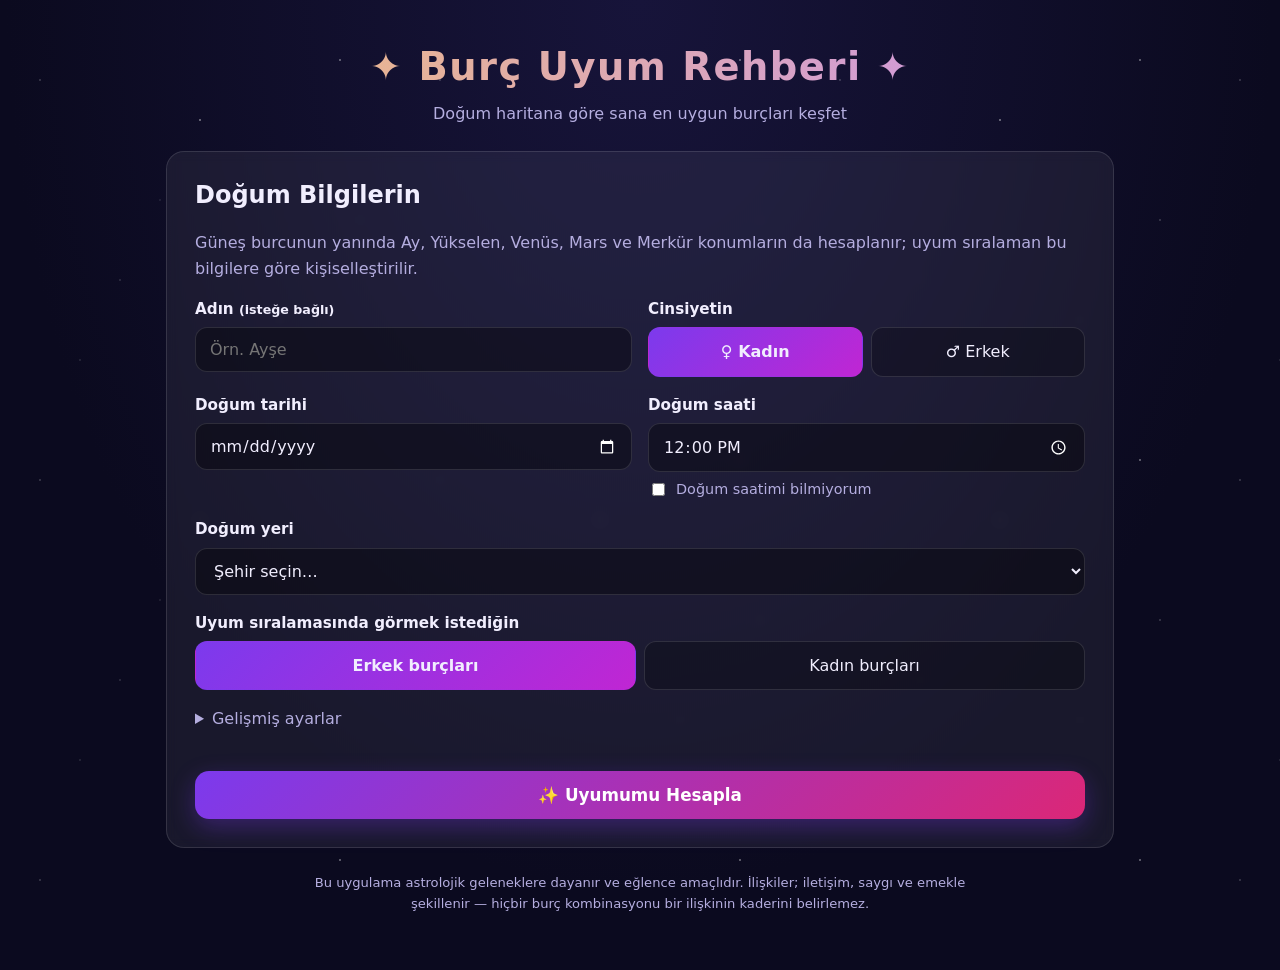
==== BURÇLAR/index.html @ cb2894cd "BURÇLAR: doğum haritasına göre burç uyum uygulaması ekle Doğum tarihi, saati, yeri ve cinsiyete göre" ====
<!DOCTYPE html>
<html lang="tr">
<head>
  <meta charset="UTF-8">
  <meta name="viewport" content="width=device-width, initial-scale=1.0">
  <title>Burç Uyum Rehberi</title>
  <meta name="description" content="Doğum tarihi, saati, yeri ve cinsiyetine göre sana en uygun burçları sıralayan detaylı burç uyum uygulaması.">
  <link rel="stylesheet" href="css/style.css">
</head>
<body>
  <div class="stars" aria-hidden="true"></div>

  <header class="site-header">
    <div class="logo">✦ Burç Uyum Rehberi ✦</div>
    <p class="tagline">Doğum haritana göre sana en uygun burçları keşfet</p>
  </header>

  <main class="container">
    <!-- GİRİŞ FORMU -->
    <section class="card" id="formCard">
      <h1>Doğum Bilgilerin</h1>
      <p class="muted">Güneş burcunun yanında Ay, Yükselen, Venüs, Mars ve Merkür konumların da hesaplanır; uyum sıralaman bu bilgilere göre kişiselleştirilir.</p>

      <form id="birthForm" novalidate>
        <div class="grid">
          <label class="field">
            <span>Adın <small>(isteğe bağlı)</small></span>
            <input type="text" id="name" maxlength="40" placeholder="Örn. Ayşe">
          </label>

          <div class="field">
            <span>Cinsiyetin</span>
            <div class="segmented" role="radiogroup">
              <label><input type="radio" name="gender" value="kadin" checked><span>♀ Kadın</span></label>
              <label><input type="radio" name="gender" value="erkek"><span>♂ Erkek</span></label>
            </div>
          </div>

          <label class="field">
            <span>Doğum tarihi</span>
            <input type="date" id="birthDate" min="1900-01-01" required>
          </label>

          <div class="field">
            <span>Doğum saati</span>
            <input type="time" id="birthTime" value="12:00">
            <label class="check"><input type="checkbox" id="timeUnknown"> Doğum saatimi bilmiyorum</label>
          </div>

          <label class="field full">
            <span>Doğum yeri</span>
            <select id="birthPlace" required></select>
          </label>

          <div class="field full hidden" id="customPlace">
            <div class="grid three">
              <label class="field"><span>Enlem (Kuzey +)</span><input type="number" id="customLat" step="0.01" min="-90" max="90" placeholder="41.01"></label>
              <label class="field"><span>Boylam (Doğu +)</span><input type="number" id="customLon" step="0.01" min="-180" max="180" placeholder="28.98"></label>
              <label class="field"><span>UTC farkı (saat)</span><input type="number" id="customTz" step="0.5" min="-12" max="14" placeholder="3"></label>
            </div>
          </div>

          <div class="field full">
            <span>Uyum sıralamasında görmek istediğin</span>
            <div class="segmented" role="radiogroup">
              <label><input type="radio" name="partner" value="erkek" checked><span>Erkek burçları</span></label>
              <label><input type="radio" name="partner" value="kadin"><span>Kadın burçları</span></label>
            </div>
          </div>

          <details class="field full advanced">
            <summary>Gelişmiş ayarlar</summary>
            <label class="field">
              <span>Saat dilimi (UTC farkı)</span>
              <select id="manualOffset"></select>
              <small class="muted">Otomatik modda Türkiye için 2016 öncesi yaz/kış saati uygulamaları hesaba katılır.</small>
            </label>
          </details>
        </div>

        <p class="error" id="formError" role="alert"></p>
        <button type="submit" class="btn primary">✨ Uyumumu Hesapla</button>
      </form>
    </section>

    <!-- SONUÇLAR -->
    <section id="results" class="hidden" aria-live="polite"></section>

    <p class="disclaimer">Bu uygulama astrolojik geleneklere dayanır ve eğlence amaçlıdır. İlişkiler; iletişim, saygı ve emekle şekillenir — hiçbir burç kombinasyonu bir ilişkinin kaderini belirlemez.</p>
  </main>

  <script src="js/data.js"></script>
  <script src="js/cities.js"></script>
  <script src="js/astro.js"></script>
  <script src="js/compat.js"></script>
  <script src="js/app.js"></script>
</body>
</html>
---- BURÇLAR/css/style.css ----
:root {
  --bg: #0b0a1f;
  --bg2: #17143a;
  --card: rgba(255, 255, 255, 0.06);
  --card-border: rgba(255, 255, 255, 0.12);
  --text: #f1eefe;
  --muted: #b5aee0;
  --accent: #f5c46b;
  --accent2: #c58cff;
  --plus: #6ee7b7;
  --minus: #fda4af;
  --ateş: #ff8a5b;
  --toprak: #9ccc65;
  --hava: #7dd3fc;
  --su: #818cf8;
  --radius: 18px;
}

* { box-sizing: border-box; }

html { -webkit-text-size-adjust: 100%; }

body {
  margin: 0;
  font-family: "Segoe UI", system-ui, -apple-system, Roboto, "Helvetica Neue", Arial, sans-serif;
  color: var(--text);
  background: radial-gradient(ellipse at top, var(--bg2), var(--bg) 70%) fixed;
  background-color: var(--bg);
  line-height: 1.6;
  min-height: 100vh;
}

.stars {
  position: fixed; inset: 0; z-index: -1; pointer-events: none;
  background-image:
    radial-gradient(1px 1px at 10% 20%, #fff8, transparent),
    radial-gradient(1px 1px at 30% 70%, #fff6, transparent),
    radial-gradient(1.5px 1.5px at 50% 30%, #fffa, transparent),
    radial-gradient(1px 1px at 70% 80%, #fff7, transparent),
    radial-gradient(1.5px 1.5px at 85% 15%, #fff9, transparent),
    radial-gradient(1px 1px at 20% 90%, #fff5, transparent),
    radial-gradient(1px 1px at 90% 55%, #fff8, transparent),
    radial-gradient(1px 1px at 40% 50%, #fff4, transparent);
  background-size: 400px 400px;
  animation: twinkle 8s ease-in-out infinite alternate;
}
@keyframes twinkle { from { opacity: .6; } to { opacity: 1; } }

.site-header { text-align: center; padding: 36px 16px 8px; }
.logo { font-size: clamp(1.5rem, 5vw, 2.4rem); font-weight: 700; letter-spacing: .04em;
  background: linear-gradient(90deg, var(--accent), var(--accent2)); -webkit-background-clip: text; background-clip: text; color: transparent; }
.tagline { color: var(--muted); margin: 4px 0 0; }

.container { max-width: 980px; margin: 0 auto; padding: 16px; }

.card {
  background: var(--card); border: 1px solid var(--card-border); border-radius: var(--radius);
  padding: clamp(16px, 4vw, 28px); margin-bottom: 20px; backdrop-filter: blur(6px);
}
h1, h2, h3 { line-height: 1.25; margin-top: 0; }
h1 { font-size: 1.5rem; }
h2 { font-size: 1.3rem; color: var(--accent); }
h3 { font-size: 1.08rem; }
.muted { color: var(--muted); }
.hidden { display: none !important; }

/* Form */
.grid { display: grid; grid-template-columns: repeat(2, minmax(0, 1fr)); gap: 16px; }
.grid.three { grid-template-columns: repeat(3, minmax(0, 1fr)); }
.full { grid-column: 1 / -1; }
.field { display: flex; flex-direction: column; gap: 6px; }
.field > span { font-weight: 600; font-size: .95rem; }
input[type="text"], input[type="date"], input[type="time"], input[type="number"], select {
  width: 100%; padding: 12px 14px; border-radius: 12px; border: 1px solid var(--card-border);
  background: rgba(0, 0, 0, 0.35); color: var(--text); font-size: 1rem; font-family: inherit;
  color-scheme: dark;
}
input:focus, select:focus { outline: 2px solid var(--accent2); outline-offset: 1px; }
input:disabled { opacity: .45; }
select option, select optgroup { background: #1d1946; color: var(--text); }
.check { display: flex; align-items: center; gap: 8px; font-size: .9rem; color: var(--muted); cursor: pointer; }

.segmented { display: flex; gap: 8px; flex-wrap: wrap; }
.segmented label { flex: 1; min-width: 120px; cursor: pointer; }
.segmented input { position: absolute; opacity: 0; pointer-events: none; }
.segmented span {
  display: block; text-align: center; padding: 11px 12px; border-radius: 12px;
  border: 1px solid var(--card-border); background: rgba(0, 0, 0, .25); transition: all .2s;
}
.segmented input:checked + span { background: linear-gradient(135deg, #7c3aed, #c026d3); border-color: transparent; font-weight: 600; }
.segmented input:focus-visible + span { outline: 2px solid var(--accent); }

.advanced summary { cursor: pointer; color: var(--muted); }
.advanced[open] summary { margin-bottom: 10px; }

.btn {
  border: 0; border-radius: 14px; padding: 14px 22px; font-size: 1.05rem; font-weight: 700; cursor: pointer;
  color: #fff; font-family: inherit;
}
.btn.primary { width: 100%; margin-top: 8px; background: linear-gradient(135deg, #7c3aed, #db2777); box-shadow: 0 8px 24px #7c3aed55; }
.btn.primary:hover { filter: brightness(1.1); }
.btn.ghost { background: rgba(255, 255, 255, .08); border: 1px solid var(--card-border); font-size: .95rem; padding: 10px 16px; }
.error { color: var(--minus); min-height: 1.2em; margin: 12px 0 0; }

/* Sonuç başlığı */
.hero { text-align: center; }
.hero .big-symbol { font-size: 4rem; line-height: 1; }
.hero h1 { font-size: clamp(1.4rem, 4.5vw, 2rem); margin: 8px 0; }
.chips { display: flex; flex-wrap: wrap; gap: 8px; justify-content: center; margin-top: 10px; }
.chip { padding: 4px 12px; border-radius: 999px; background: rgba(255, 255, 255, .08); border: 1px solid var(--card-border); font-size: .88rem; }
.note { background: rgba(245, 196, 107, .1); border: 1px solid rgba(245, 196, 107, .35); border-radius: 12px; padding: 10px 14px; font-size: .92rem; margin-top: 14px; text-align: left; }

.actions { display: flex; gap: 10px; justify-content: center; flex-wrap: wrap; margin-top: 16px; }

/* Gezegen kartları */
.planets { display: grid; grid-template-columns: repeat(3, minmax(0, 1fr)); gap: 12px; }
.planet {
  background: rgba(0, 0, 0, .25); border: 1px solid var(--card-border); border-radius: 14px; padding: 14px;
}
.planet .p-head { display: flex; align-items: center; gap: 10px; }
.planet .p-icon { width: 38px; height: 38px; border-radius: 50%; display: grid; place-items: center; background: linear-gradient(135deg, #7c3aed, #c026d3); font-weight: 700; flex-shrink: 0; }
.planet .p-name { font-size: .8rem; color: var(--muted); text-transform: uppercase; letter-spacing: .06em; }
.planet .p-sign { font-size: 1.1rem; font-weight: 700; }
.planet p { margin: 8px 0 0; font-size: .9rem; color: #ddd8fb; }
.planet .p-desc { font-size: .78rem; color: var(--muted); margin-top: 2px; }

/* Çubuklar */
.bars { display: grid; gap: 10px; }
.bar-row { display: grid; grid-template-columns: 150px 1fr 48px; align-items: center; gap: 10px; font-size: .92rem; }
.bar { height: 10px; border-radius: 99px; background: rgba(255, 255, 255, .08); overflow: hidden; }
.bar > i { display: block; height: 100%; border-radius: 99px; background: linear-gradient(90deg, var(--accent2), var(--accent)); }
.bar-row b { text-align: right; }
.two-col { display: grid; grid-template-columns: 1fr 1fr; gap: 24px; }

/* Profil */
.list-plus, .list-minus { list-style: none; padding: 0; margin: 0; }
.list-plus li, .list-minus li { padding-left: 26px; position: relative; margin-bottom: 6px; }
.list-plus li::before { content: "✔"; color: var(--plus); position: absolute; left: 0; }
.list-minus li::before { content: "⚠"; color: var(--minus); position: absolute; left: 0; }
.info-grid { display: grid; grid-template-columns: repeat(4, minmax(0, 1fr)); gap: 10px; margin-top: 14px; }
.info { background: rgba(0, 0, 0, .25); border-radius: 12px; padding: 10px; text-align: center; font-size: .85rem; }
.info b { display: block; font-size: .95rem; color: var(--accent); }

/* Sekmeler */
.tabs { display: flex; gap: 8px; margin-bottom: 16px; flex-wrap: wrap; }
.tab { flex: 1; min-width: 160px; }

/* Podyum */
.podium { display: grid; grid-template-columns: repeat(3, minmax(0, 1fr)); gap: 12px; margin-bottom: 18px; }
.podium .pod {
  text-align: center; border-radius: 16px; padding: 16px 10px; border: 1px solid var(--card-border);
  background: linear-gradient(180deg, rgba(197, 140, 255, .18), rgba(0, 0, 0, .2));
}
.podium .pod.first { background: linear-gradient(180deg, rgba(245, 196, 107, .3), rgba(0, 0, 0, .2)); border-color: rgba(245, 196, 107, .5); }
.pod .medal { font-size: 1.6rem; }
.pod .sym { font-size: 2.4rem; line-height: 1.2; }
.pod .nm { font-weight: 700; }
.pod .pct { font-size: 1.5rem; font-weight: 800; color: var(--accent); }

/* Sıralama listesi */
.rank-item { border: 1px solid var(--card-border); border-radius: 14px; margin-bottom: 10px; background: rgba(0, 0, 0, .22); overflow: hidden; }
.rank-item > summary {
  list-style: none; cursor: pointer; display: grid; grid-template-columns: 34px 46px 1fr auto; align-items: center; gap: 10px; padding: 12px 14px;
}
.rank-item > summary::-webkit-details-marker { display: none; }
.rank-item > summary:hover { background: rgba(255, 255, 255, .04); }
.rank-no { font-weight: 800; color: var(--muted); text-align: center; }
.rank-sym { font-size: 2rem; text-align: center; }
.rank-title { font-weight: 700; }
.rank-sub { font-size: .82rem; color: var(--muted); }
.rank-score { text-align: right; }
.rank-score b { font-size: 1.35rem; }
.rank-score .lvl { display: block; font-size: .75rem; }
.rank-item .mini-bar { grid-column: 3 / -1; }
.rank-item[open] > summary { border-bottom: 1px solid var(--card-border); }
.rank-item .detail { padding: 16px; }
.expand-hint { font-size: .75rem; color: var(--muted); }
.rank-item[open] .expand-hint::after { content: " ▲"; }
.rank-item:not([open]) .expand-hint::after { content: " ▼"; }

.lvl-6 { color: #fcd34d; } .lvl-5 { color: #6ee7b7; } .lvl-4 { color: #7dd3fc; }
.lvl-3 { color: #c4b5fd; } .lvl-2 { color: #fdba74; } .lvl-1 { color: #fda4af; }

.detail h3 { color: var(--accent); margin: 18px 0 8px; }
.detail h3:first-child { margin-top: 0; }
.detail p { margin: 0 0 10px; }
.reasons li { margin-bottom: 6px; }
.badge { display: inline-block; font-size: .78rem; padding: 2px 10px; border-radius: 99px; background: rgba(197, 140, 255, .2); margin: 0 4px 6px 0; }

.el-Ateş { color: var(--ateş); } .el-Toprak { color: var(--toprak); } .el-Hava { color: var(--hava); } .el-Su { color: var(--su); }
.bar.el-Ateş > i { background: var(--ateş); } .bar.el-Toprak > i { background: var(--toprak); }
.bar.el-Hava > i { background: var(--hava); } .bar.el-Su > i { background: var(--su); }

.disclaimer { text-align: center; color: var(--muted); font-size: .82rem; margin: 24px auto 40px; max-width: 700px; }

@media (max-width: 760px) {
  .grid, .two-col { grid-template-columns: 1fr; }
  .grid.three { grid-template-columns: 1fr 1fr; }
  .planets { grid-template-columns: 1fr 1fr; }
  .info-grid { grid-template-columns: 1fr 1fr; }
  .bar-row { grid-template-columns: 110px 1fr 40px; font-size: .85rem; }
}
@media (max-width: 480px) {
  .planets { grid-template-columns: 1fr; }
  .podium { gap: 6px; }
  .pod .sym { font-size: 1.8rem; }
  .pod .pct { font-size: 1.15rem; }
  .rank-item > summary { grid-template-columns: 26px 36px 1fr auto; gap: 8px; padding: 10px; }
  .rank-sym { font-size: 1.6rem; }
  .grid.three { grid-template-columns: 1fr; }
}

@media print {
  body { background: #fff; color: #000; }
  .stars, #formCard, .actions, .tabs { display: none !important; }
  .card, .rank-item, .planet, .info { background: #fff; border-color: #ccc; color: #000; }
  .muted, .rank-sub, .planet p { color: #333; }
  h2, .detail h3 { color: #6b21a8; }
}

.tab[aria-selected="true"] { background: linear-gradient(135deg, #7c3aed, #c026d3); border-color: transparent; }
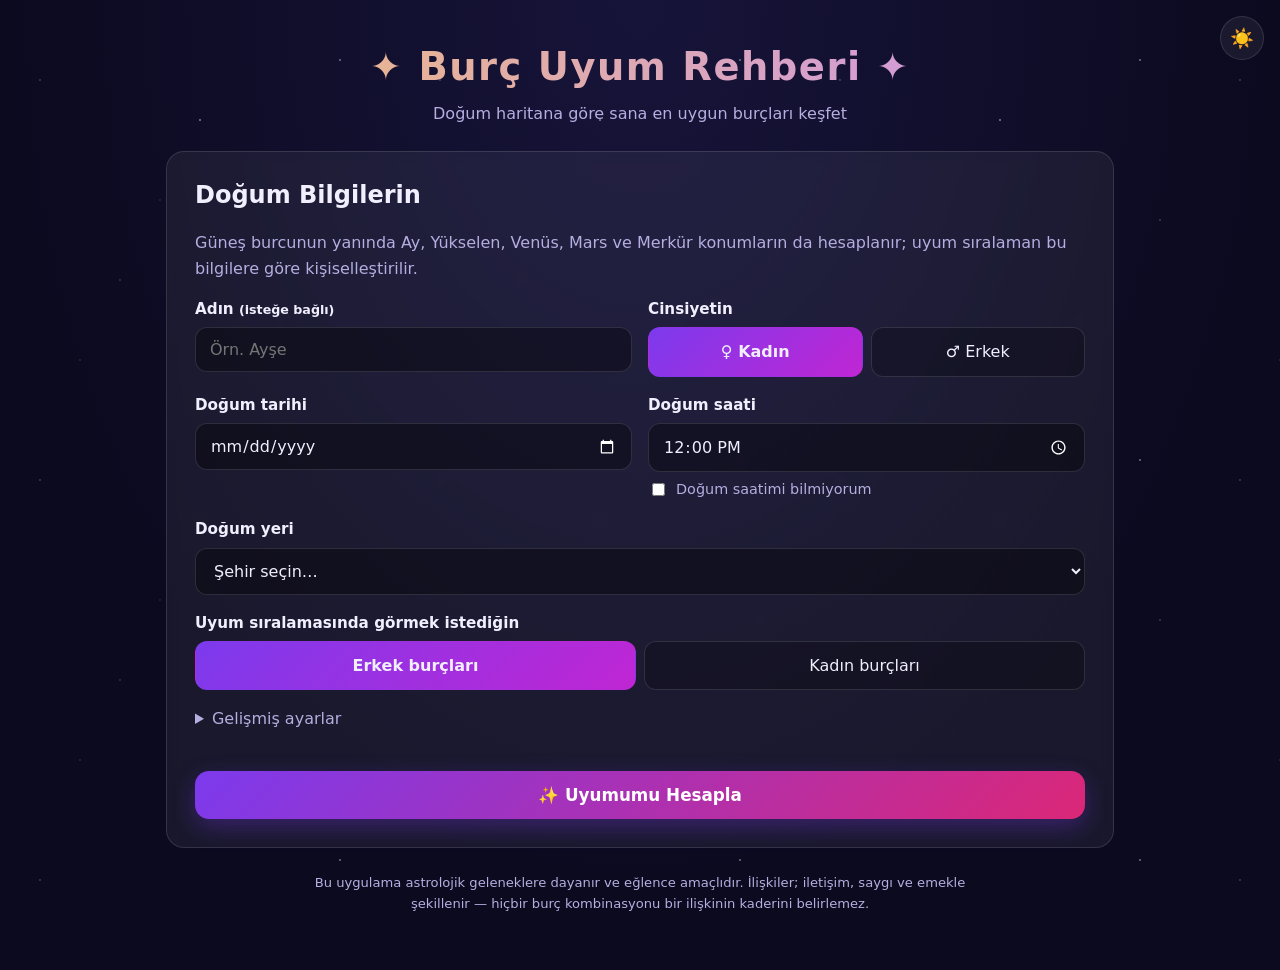
==== commit 469467ac: "BURÇLAR: günlük yorum, paylaşım, açık tema ve ünlülerle uyum ekle - Gerçek transitlere dayalı kişise" ====
--- a/BURÇLAR/index.html
+++ b/BURÇLAR/index.html
@@ -6,11 +6,15 @@
   <title>Burç Uyum Rehberi</title>
   <meta name="description" content="Doğum tarihi, saati, yeri ve cinsiyetine göre sana en uygun burçları sıralayan detaylı burç uyum uygulaması.">
   <link rel="stylesheet" href="css/style.css">
+  <script>
+    try { var t = localStorage.getItem('burc-uyum-tema'); if (t) document.documentElement.setAttribute('data-theme', t); } catch (e) {}
+  </script>
 </head>
 <body>
   <div class="stars" aria-hidden="true"></div>
 
   <header class="site-header">
+    <button class="theme-toggle" type="button" id="themeToggle" aria-label="Temayı değiştir">☀️</button>
     <div class="logo">✦ Burç Uyum Rehberi ✦</div>
     <p class="tagline">Doğum haritana göre sana en uygun burçları keşfet</p>
   </header>
@@ -93,6 +97,8 @@
   <script src="js/cities.js"></script>
   <script src="js/astro.js"></script>
   <script src="js/compat.js"></script>
+  <script src="js/horoscope.js"></script>
+  <script src="js/celebs.js"></script>
   <script src="js/app.js"></script>
 </body>
 </html>
--- a/BURÇLAR/css/style.css
+++ b/BURÇLAR/css/style.css
@@ -14,7 +14,46 @@
   --hava: #7dd3fc;
   --su: #818cf8;
   --radius: 18px;
-}
+  --panel: rgba(0, 0, 0, 0.24);
+  --input-bg: rgba(0, 0, 0, 0.35);
+  --option-bg: #1d1946;
+  --text-soft: #ddd8fb;
+  --track: rgba(255, 255, 255, 0.08);
+  --scheme: dark;
+}
+
+:root[data-theme="light"] {
+  --bg: #f6f3ff;
+  --bg2: #e6ddff;
+  --card: rgba(255, 255, 255, 0.82);
+  --card-border: rgba(76, 55, 150, 0.16);
+  --text: #1f1838;
+  --muted: #5f5789;
+  --accent: #a16207;
+  --accent2: #7c3aed;
+  --plus: #047857;
+  --minus: #be123c;
+  --ateş: #c2410c;
+  --toprak: #4d7c0f;
+  --hava: #0369a1;
+  --su: #4338ca;
+  --panel: rgba(124, 58, 237, 0.06);
+  --input-bg: #ffffff;
+  --option-bg: #ffffff;
+  --text-soft: #3b3360;
+  --track: rgba(76, 55, 150, 0.12);
+  --scheme: light;
+}
+:root[data-theme="light"] .stars { display: none; }
+:root[data-theme="light"] .lvl-6 { color: #a16207; }
+:root[data-theme="light"] .lvl-5 { color: #047857; }
+:root[data-theme="light"] .lvl-4 { color: #0369a1; }
+:root[data-theme="light"] .lvl-3 { color: #6d28d9; }
+:root[data-theme="light"] .lvl-2 { color: #c2410c; }
+:root[data-theme="light"] .lvl-1 { color: #be123c; }
+:root[data-theme="light"] .segmented span, :root[data-theme="light"] .btn.ghost { background: #fff; color: var(--text); }
+:root[data-theme="light"] .segmented input:checked + span, :root[data-theme="light"] .tab[aria-selected="true"] { color: #fff; background: linear-gradient(135deg, #7c3aed, #c026d3); border-color: transparent; }
+:root[data-theme="light"] .note { background: #fff7e6; }
 
 * { box-sizing: border-box; }
 
@@ -72,12 +111,12 @@
 .field > span { font-weight: 600; font-size: .95rem; }
 input[type="text"], input[type="date"], input[type="time"], input[type="number"], select {
   width: 100%; padding: 12px 14px; border-radius: 12px; border: 1px solid var(--card-border);
-  background: rgba(0, 0, 0, 0.35); color: var(--text); font-size: 1rem; font-family: inherit;
-  color-scheme: dark;
+  background: var(--input-bg); color: var(--text); font-size: 1rem; font-family: inherit;
+  color-scheme: var(--scheme);
 }
 input:focus, select:focus { outline: 2px solid var(--accent2); outline-offset: 1px; }
 input:disabled { opacity: .45; }
-select option, select optgroup { background: #1d1946; color: var(--text); }
+select option, select optgroup { background: var(--option-bg); color: var(--text); }
 .check { display: flex; align-items: center; gap: 8px; font-size: .9rem; color: var(--muted); cursor: pointer; }
 
 .segmented { display: flex; gap: 8px; flex-wrap: wrap; }
@@ -85,7 +124,7 @@
 .segmented input { position: absolute; opacity: 0; pointer-events: none; }
 .segmented span {
   display: block; text-align: center; padding: 11px 12px; border-radius: 12px;
-  border: 1px solid var(--card-border); background: rgba(0, 0, 0, .25); transition: all .2s;
+  border: 1px solid var(--card-border); background: var(--panel); transition: all .2s;
 }
 .segmented input:checked + span { background: linear-gradient(135deg, #7c3aed, #c026d3); border-color: transparent; font-weight: 600; }
 .segmented input:focus-visible + span { outline: 2px solid var(--accent); }
@@ -115,19 +154,19 @@
 /* Gezegen kartları */
 .planets { display: grid; grid-template-columns: repeat(3, minmax(0, 1fr)); gap: 12px; }
 .planet {
-  background: rgba(0, 0, 0, .25); border: 1px solid var(--card-border); border-radius: 14px; padding: 14px;
+  background: var(--panel); border: 1px solid var(--card-border); border-radius: 14px; padding: 14px;
 }
 .planet .p-head { display: flex; align-items: center; gap: 10px; }
 .planet .p-icon { width: 38px; height: 38px; border-radius: 50%; display: grid; place-items: center; background: linear-gradient(135deg, #7c3aed, #c026d3); font-weight: 700; flex-shrink: 0; }
 .planet .p-name { font-size: .8rem; color: var(--muted); text-transform: uppercase; letter-spacing: .06em; }
 .planet .p-sign { font-size: 1.1rem; font-weight: 700; }
-.planet p { margin: 8px 0 0; font-size: .9rem; color: #ddd8fb; }
+.planet p { margin: 8px 0 0; font-size: .9rem; color: var(--text-soft); }
 .planet .p-desc { font-size: .78rem; color: var(--muted); margin-top: 2px; }
 
 /* Çubuklar */
 .bars { display: grid; gap: 10px; }
 .bar-row { display: grid; grid-template-columns: 150px 1fr 48px; align-items: center; gap: 10px; font-size: .92rem; }
-.bar { height: 10px; border-radius: 99px; background: rgba(255, 255, 255, .08); overflow: hidden; }
+.bar { height: 10px; border-radius: 99px; background: var(--track); overflow: hidden; }
 .bar > i { display: block; height: 100%; border-radius: 99px; background: linear-gradient(90deg, var(--accent2), var(--accent)); }
 .bar-row b { text-align: right; }
 .two-col { display: grid; grid-template-columns: 1fr 1fr; gap: 24px; }
@@ -138,7 +177,7 @@
 .list-plus li::before { content: "✔"; color: var(--plus); position: absolute; left: 0; }
 .list-minus li::before { content: "⚠"; color: var(--minus); position: absolute; left: 0; }
 .info-grid { display: grid; grid-template-columns: repeat(4, minmax(0, 1fr)); gap: 10px; margin-top: 14px; }
-.info { background: rgba(0, 0, 0, .25); border-radius: 12px; padding: 10px; text-align: center; font-size: .85rem; }
+.info { background: var(--panel); border-radius: 12px; padding: 10px; text-align: center; font-size: .85rem; }
 .info b { display: block; font-size: .95rem; color: var(--accent); }
 
 /* Sekmeler */
@@ -149,16 +188,16 @@
 .podium { display: grid; grid-template-columns: repeat(3, minmax(0, 1fr)); gap: 12px; margin-bottom: 18px; }
 .podium .pod {
   text-align: center; border-radius: 16px; padding: 16px 10px; border: 1px solid var(--card-border);
-  background: linear-gradient(180deg, rgba(197, 140, 255, .18), rgba(0, 0, 0, .2));
-}
-.podium .pod.first { background: linear-gradient(180deg, rgba(245, 196, 107, .3), rgba(0, 0, 0, .2)); border-color: rgba(245, 196, 107, .5); }
+  background: linear-gradient(180deg, rgba(197, 140, 255, .18), var(--panel));
+}
+.podium .pod.first { background: linear-gradient(180deg, rgba(245, 196, 107, .3), var(--panel)); border-color: rgba(245, 196, 107, .5); }
 .pod .medal { font-size: 1.6rem; }
 .pod .sym { font-size: 2.4rem; line-height: 1.2; }
 .pod .nm { font-weight: 700; }
 .pod .pct { font-size: 1.5rem; font-weight: 800; color: var(--accent); }
 
 /* Sıralama listesi */
-.rank-item { border: 1px solid var(--card-border); border-radius: 14px; margin-bottom: 10px; background: rgba(0, 0, 0, .22); overflow: hidden; }
+.rank-item { border: 1px solid var(--card-border); border-radius: 14px; margin-bottom: 10px; background: var(--panel); overflow: hidden; }
 .rank-item > summary {
   list-style: none; cursor: pointer; display: grid; grid-template-columns: 34px 46px 1fr auto; align-items: center; gap: 10px; padding: 12px 14px;
 }
@@ -219,3 +258,58 @@
 }
 
 .tab[aria-selected="true"] { background: linear-gradient(135deg, #7c3aed, #c026d3); border-color: transparent; }
+
+/* Partner karşılaştırma */
+#synResult:not(:empty) { margin-top: 24px; padding-top: 20px; border-top: 1px solid var(--card-border); }
+.syn h3 { color: var(--accent); margin: 20px 0 8px; }
+.syn-head { display: grid; grid-template-columns: 1fr auto 1fr; align-items: center; gap: 12px; text-align: center; }
+.syn-person { display: flex; flex-direction: column; align-items: center; }
+.syn-person .sym { font-size: 2.6rem; line-height: 1.2; }
+.syn-score .pct { font-size: 2.6rem; font-weight: 800; line-height: 1; }
+.table-wrap { overflow-x: auto; }
+.syn-table { width: 100%; border-collapse: collapse; font-size: .92rem; }
+.syn-table th, .syn-table td { padding: 8px 10px; border-bottom: 1px solid var(--card-border); text-align: left; }
+.syn-table th { color: var(--muted); font-weight: 600; }
+.aspect-list { list-style: none; padding: 0; margin: 0; }
+.aspect-list li { background: var(--panel); border-radius: 12px; padding: 10px 12px; margin-bottom: 8px; font-size: .93rem; }
+@media (max-width: 480px) {
+  .syn-person .sym, .syn-score .pct { font-size: 1.9rem; }
+  .syn-table { font-size: .82rem; }
+  .syn-table th, .syn-table td { padding: 6px; }
+}
+@media print { #partnerForm { display: none; } .aspect-list li { background: #fff; border: 1px solid #ccc; } }
+
+/* Tema düğmesi */
+.site-header { position: relative; }
+.theme-toggle {
+  position: absolute; top: 16px; right: 16px; width: 44px; height: 44px; border-radius: 50%;
+  border: 1px solid var(--card-border); background: var(--card); font-size: 1.2rem; cursor: pointer;
+}
+
+/* Paylaşım */
+.share-bar { display: flex; flex-wrap: wrap; gap: 10px; justify-content: center; align-items: center; margin-top: 14px; }
+.btn.share.wa { background: #25d366; color: #fff; font-size: .95rem; padding: 10px 16px; }
+.btn.share.wa:hover { filter: brightness(1.05); }
+
+/* Günlük yorum */
+.horo-top { display: flex; justify-content: space-between; align-items: center; gap: 12px; }
+.horo-score { font-size: 2.2rem; font-weight: 800; }
+.horo-day h3 { color: var(--accent); margin: 16px 0 8px; }
+.week-day > summary { grid-template-columns: 34px 1fr auto; }
+.week-day .detail .horo-top { display: none; }
+
+/* Ünlüler */
+.celeb-filters { margin-bottom: 14px; }
+input[type="search"] {
+  width: 100%; padding: 12px 14px; border-radius: 12px; border: 1px solid var(--card-border);
+  background: var(--input-bg); color: var(--text); font-size: 1rem; font-family: inherit; color-scheme: var(--scheme);
+}
+.rank-item.celeb > summary .rank-no { font-size: 1.2rem; }
+
+@media (max-width: 480px) {
+  .theme-toggle { top: 10px; right: 10px; width: 38px; height: 38px; }
+  .site-header { padding-top: 52px; }
+  .info-grid[style] { grid-template-columns: 1fr !important; }
+  .horo-score { font-size: 1.7rem; }
+}
+@media print { .share-bar, .theme-toggle, #dailyCard .tabs, .celeb-filters, #celebMore { display: none !important; } }
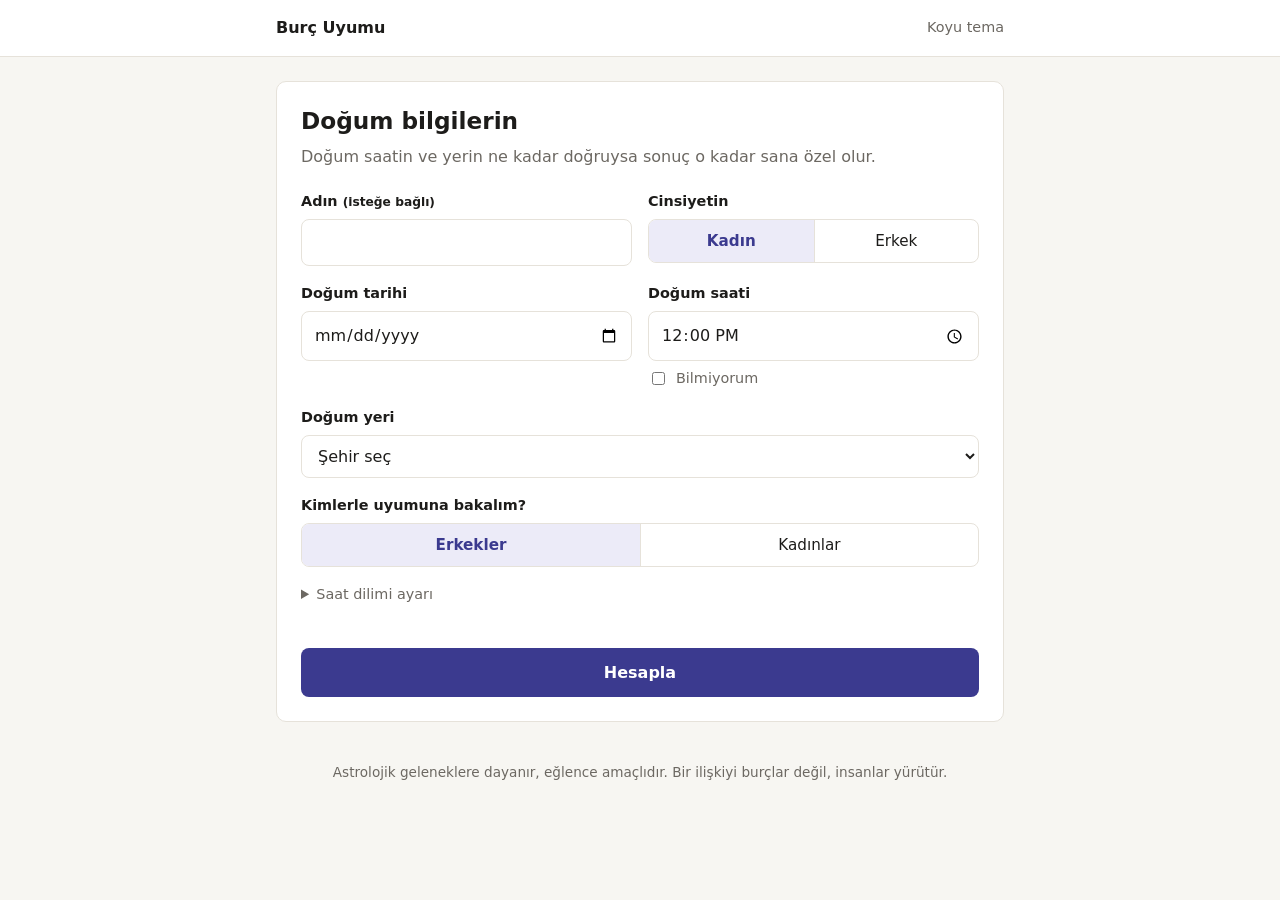
==== commit 2004d625: "Proje kuralları ve agent'lar ekle, BURÇLAR arayüzünü sadeleştir - CLAUDE.md: tasarım, metin ve dürüs" ====
--- a/BURÇLAR/index.html
+++ b/BURÇLAR/index.html
@@ -3,40 +3,38 @@
 <head>
   <meta charset="UTF-8">
   <meta name="viewport" content="width=device-width, initial-scale=1.0">
-  <title>Burç Uyum Rehberi</title>
-  <meta name="description" content="Doğum tarihi, saati, yeri ve cinsiyetine göre sana en uygun burçları sıralayan detaylı burç uyum uygulaması.">
+  <title>Burç Uyumu</title>
+  <meta name="description" content="Doğum bilgilerine göre sana en uygun burçları sıralar ve aranızdaki uyumu açıklar.">
   <link rel="stylesheet" href="css/style.css">
   <script>
     try { var t = localStorage.getItem('burc-uyum-tema'); if (t) document.documentElement.setAttribute('data-theme', t); } catch (e) {}
   </script>
 </head>
 <body>
-  <div class="stars" aria-hidden="true"></div>
-
-  <header class="site-header">
-    <button class="theme-toggle" type="button" id="themeToggle" aria-label="Temayı değiştir">☀️</button>
-    <div class="logo">✦ Burç Uyum Rehberi ✦</div>
-    <p class="tagline">Doğum haritana göre sana en uygun burçları keşfet</p>
+  <header class="topbar">
+    <div class="wrap topbar-inner">
+      <a class="brand" href="./">Burç Uyumu</a>
+      <button class="link-btn" type="button" id="themeToggle">Koyu tema</button>
+    </div>
   </header>
 
-  <main class="container">
-    <!-- GİRİŞ FORMU -->
-    <section class="card" id="formCard">
-      <h1>Doğum Bilgilerin</h1>
-      <p class="muted">Güneş burcunun yanında Ay, Yükselen, Venüs, Mars ve Merkür konumların da hesaplanır; uyum sıralaman bu bilgilere göre kişiselleştirilir.</p>
+  <main class="wrap">
+    <section class="panel" id="formCard">
+      <h1>Doğum bilgilerin</h1>
+      <p class="muted">Doğum saatin ve yerin ne kadar doğruysa sonuç o kadar sana özel olur.</p>
 
       <form id="birthForm" novalidate>
         <div class="grid">
           <label class="field">
             <span>Adın <small>(isteğe bağlı)</small></span>
-            <input type="text" id="name" maxlength="40" placeholder="Örn. Ayşe">
+            <input type="text" id="name" maxlength="40" autocomplete="given-name">
           </label>
 
           <div class="field">
             <span>Cinsiyetin</span>
             <div class="segmented" role="radiogroup">
-              <label><input type="radio" name="gender" value="kadin" checked><span>♀ Kadın</span></label>
-              <label><input type="radio" name="gender" value="erkek"><span>♂ Erkek</span></label>
+              <label><input type="radio" name="gender" value="kadin" checked><span>Kadın</span></label>
+              <label><input type="radio" name="gender" value="erkek"><span>Erkek</span></label>
             </div>
           </div>
 
@@ -48,7 +46,7 @@
           <div class="field">
             <span>Doğum saati</span>
             <input type="time" id="birthTime" value="12:00">
-            <label class="check"><input type="checkbox" id="timeUnknown"> Doğum saatimi bilmiyorum</label>
+            <label class="check"><input type="checkbox" id="timeUnknown"> Bilmiyorum</label>
           </div>
 
           <label class="field full">
@@ -58,39 +56,37 @@
 
           <div class="field full hidden" id="customPlace">
             <div class="grid three">
-              <label class="field"><span>Enlem (Kuzey +)</span><input type="number" id="customLat" step="0.01" min="-90" max="90" placeholder="41.01"></label>
-              <label class="field"><span>Boylam (Doğu +)</span><input type="number" id="customLon" step="0.01" min="-180" max="180" placeholder="28.98"></label>
-              <label class="field"><span>UTC farkı (saat)</span><input type="number" id="customTz" step="0.5" min="-12" max="14" placeholder="3"></label>
+              <label class="field"><span>Enlem</span><input type="number" id="customLat" step="0.01" min="-90" max="90" placeholder="41.01"></label>
+              <label class="field"><span>Boylam</span><input type="number" id="customLon" step="0.01" min="-180" max="180" placeholder="28.98"></label>
+              <label class="field"><span>UTC farkı</span><input type="number" id="customTz" step="0.5" min="-12" max="14" placeholder="3"></label>
             </div>
           </div>
 
           <div class="field full">
-            <span>Uyum sıralamasında görmek istediğin</span>
+            <span>Kimlerle uyumuna bakalım?</span>
             <div class="segmented" role="radiogroup">
-              <label><input type="radio" name="partner" value="erkek" checked><span>Erkek burçları</span></label>
-              <label><input type="radio" name="partner" value="kadin"><span>Kadın burçları</span></label>
+              <label><input type="radio" name="partner" value="erkek" checked><span>Erkekler</span></label>
+              <label><input type="radio" name="partner" value="kadin"><span>Kadınlar</span></label>
             </div>
           </div>
 
           <details class="field full advanced">
-            <summary>Gelişmiş ayarlar</summary>
+            <summary>Saat dilimi ayarı</summary>
             <label class="field">
-              <span>Saat dilimi (UTC farkı)</span>
               <select id="manualOffset"></select>
-              <small class="muted">Otomatik modda Türkiye için 2016 öncesi yaz/kış saati uygulamaları hesaba katılır.</small>
+              <small class="muted">Genelde dokunmana gerek yok. Türkiye için eski yaz/kış saati uygulaması otomatik hesaplanır.</small>
             </label>
           </details>
         </div>
 
         <p class="error" id="formError" role="alert"></p>
-        <button type="submit" class="btn primary">✨ Uyumumu Hesapla</button>
+        <button type="submit" class="btn">Hesapla</button>
       </form>
     </section>
 
-    <!-- SONUÇLAR -->
     <section id="results" class="hidden" aria-live="polite"></section>
 
-    <p class="disclaimer">Bu uygulama astrolojik geleneklere dayanır ve eğlence amaçlıdır. İlişkiler; iletişim, saygı ve emekle şekillenir — hiçbir burç kombinasyonu bir ilişkinin kaderini belirlemez.</p>
+    <p class="footnote">Astrolojik geleneklere dayanır, eğlence amaçlıdır. Bir ilişkiyi burçlar değil, insanlar yürütür.</p>
   </main>
 
   <script src="js/data.js"></script>
--- a/BURÇLAR/css/style.css
+++ b/BURÇLAR/css/style.css
@@ -1,315 +1,194 @@
 :root {
-  --bg: #0b0a1f;
-  --bg2: #17143a;
-  --card: rgba(255, 255, 255, 0.06);
-  --card-border: rgba(255, 255, 255, 0.12);
-  --text: #f1eefe;
-  --muted: #b5aee0;
-  --accent: #f5c46b;
-  --accent2: #c58cff;
-  --plus: #6ee7b7;
-  --minus: #fda4af;
-  --ateş: #ff8a5b;
-  --toprak: #9ccc65;
-  --hava: #7dd3fc;
-  --su: #818cf8;
-  --radius: 18px;
-  --panel: rgba(0, 0, 0, 0.24);
-  --input-bg: rgba(0, 0, 0, 0.35);
-  --option-bg: #1d1946;
-  --text-soft: #ddd8fb;
-  --track: rgba(255, 255, 255, 0.08);
-  --scheme: dark;
+  --bg: #f7f6f2;
+  --surface: #ffffff;
+  --text: #1d1c1a;
+  --muted: #6c6862;
+  --line: #e6e2da;
+  --accent: #3b3a8f;
+  --accent-soft: #ecebf8;
+  --good: #2f6b4f;
+  --warn: #9a4a2c;
+  --radius: 10px;
+  color-scheme: light;
 }
 
-:root[data-theme="light"] {
-  --bg: #f6f3ff;
-  --bg2: #e6ddff;
-  --card: rgba(255, 255, 255, 0.82);
-  --card-border: rgba(76, 55, 150, 0.16);
-  --text: #1f1838;
-  --muted: #5f5789;
-  --accent: #a16207;
-  --accent2: #7c3aed;
-  --plus: #047857;
-  --minus: #be123c;
-  --ateş: #c2410c;
-  --toprak: #4d7c0f;
-  --hava: #0369a1;
-  --su: #4338ca;
-  --panel: rgba(124, 58, 237, 0.06);
-  --input-bg: #ffffff;
-  --option-bg: #ffffff;
-  --text-soft: #3b3360;
-  --track: rgba(76, 55, 150, 0.12);
-  --scheme: light;
+@media (prefers-color-scheme: dark) {
+  :root:not([data-theme="light"]) {
+    --bg: #131313;
+    --surface: #1b1b1b;
+    --text: #ecebe8;
+    --muted: #9b978f;
+    --line: #2d2c2a;
+    --accent: #a9a6ff;
+    --accent-soft: #23223a;
+    --good: #7cc4a0;
+    --warn: #e39a7c;
+    color-scheme: dark;
+  }
 }
-:root[data-theme="light"] .stars { display: none; }
-:root[data-theme="light"] .lvl-6 { color: #a16207; }
-:root[data-theme="light"] .lvl-5 { color: #047857; }
-:root[data-theme="light"] .lvl-4 { color: #0369a1; }
-:root[data-theme="light"] .lvl-3 { color: #6d28d9; }
-:root[data-theme="light"] .lvl-2 { color: #c2410c; }
-:root[data-theme="light"] .lvl-1 { color: #be123c; }
-:root[data-theme="light"] .segmented span, :root[data-theme="light"] .btn.ghost { background: #fff; color: var(--text); }
-:root[data-theme="light"] .segmented input:checked + span, :root[data-theme="light"] .tab[aria-selected="true"] { color: #fff; background: linear-gradient(135deg, #7c3aed, #c026d3); border-color: transparent; }
-:root[data-theme="light"] .note { background: #fff7e6; }
+:root[data-theme="dark"] {
+  --bg: #131313;
+  --surface: #1b1b1b;
+  --text: #ecebe8;
+  --muted: #9b978f;
+  --line: #2d2c2a;
+  --accent: #a9a6ff;
+  --accent-soft: #23223a;
+  --good: #7cc4a0;
+  --warn: #e39a7c;
+  color-scheme: dark;
+}
 
 * { box-sizing: border-box; }
-
 html { -webkit-text-size-adjust: 100%; }
 
 body {
   margin: 0;
-  font-family: "Segoe UI", system-ui, -apple-system, Roboto, "Helvetica Neue", Arial, sans-serif;
+  background: var(--bg);
   color: var(--text);
-  background: radial-gradient(ellipse at top, var(--bg2), var(--bg) 70%) fixed;
-  background-color: var(--bg);
-  line-height: 1.6;
-  min-height: 100vh;
+  font: 16px/1.6 system-ui, -apple-system, "Segoe UI", Roboto, "Helvetica Neue", Arial, sans-serif;
 }
 
-.stars {
-  position: fixed; inset: 0; z-index: -1; pointer-events: none;
-  background-image:
-    radial-gradient(1px 1px at 10% 20%, #fff8, transparent),
-    radial-gradient(1px 1px at 30% 70%, #fff6, transparent),
-    radial-gradient(1.5px 1.5px at 50% 30%, #fffa, transparent),
-    radial-gradient(1px 1px at 70% 80%, #fff7, transparent),
-    radial-gradient(1.5px 1.5px at 85% 15%, #fff9, transparent),
-    radial-gradient(1px 1px at 20% 90%, #fff5, transparent),
-    radial-gradient(1px 1px at 90% 55%, #fff8, transparent),
-    radial-gradient(1px 1px at 40% 50%, #fff4, transparent);
-  background-size: 400px 400px;
-  animation: twinkle 8s ease-in-out infinite alternate;
+.wrap { max-width: 760px; margin: 0 auto; padding: 0 16px; }
+.hidden { display: none !important; }
+.muted { color: var(--muted); }
+small { font-size: .85em; }
+
+h1, h2, h3 { line-height: 1.3; margin: 0 0 8px; font-weight: 650; }
+h1 { font-size: 1.45rem; }
+h2 { font-size: 1.25rem; }
+h3 { font-size: 1rem; margin-top: 24px; }
+p { margin: 0 0 12px; }
+
+/* Üst çubuk */
+.topbar { border-bottom: 1px solid var(--line); background: var(--surface); }
+.topbar-inner { display: flex; align-items: center; justify-content: space-between; height: 56px; }
+.brand { font-weight: 700; color: var(--text); text-decoration: none; }
+.link-btn { background: none; border: 0; color: var(--muted); font: inherit; font-size: .9rem; cursor: pointer; padding: 8px 0; }
+.link-btn:hover { color: var(--text); }
+
+.panel {
+  background: var(--surface); border: 1px solid var(--line); border-radius: var(--radius);
+  padding: 24px; margin: 24px 0;
 }
-@keyframes twinkle { from { opacity: .6; } to { opacity: 1; } }
-
-.site-header { text-align: center; padding: 36px 16px 8px; }
-.logo { font-size: clamp(1.5rem, 5vw, 2.4rem); font-weight: 700; letter-spacing: .04em;
-  background: linear-gradient(90deg, var(--accent), var(--accent2)); -webkit-background-clip: text; background-clip: text; color: transparent; }
-.tagline { color: var(--muted); margin: 4px 0 0; }
-
-.container { max-width: 980px; margin: 0 auto; padding: 16px; }
-
-.card {
-  background: var(--card); border: 1px solid var(--card-border); border-radius: var(--radius);
-  padding: clamp(16px, 4vw, 28px); margin-bottom: 20px; backdrop-filter: blur(6px);
-}
-h1, h2, h3 { line-height: 1.25; margin-top: 0; }
-h1 { font-size: 1.5rem; }
-h2 { font-size: 1.3rem; color: var(--accent); }
-h3 { font-size: 1.08rem; }
-.muted { color: var(--muted); }
-.hidden { display: none !important; }
 
 /* Form */
-.grid { display: grid; grid-template-columns: repeat(2, minmax(0, 1fr)); gap: 16px; }
-.grid.three { grid-template-columns: repeat(3, minmax(0, 1fr)); }
+.grid { display: grid; grid-template-columns: repeat(2, minmax(0, 1fr)); gap: 16px; margin-top: 20px; }
+.grid.three { grid-template-columns: repeat(3, minmax(0, 1fr)); margin-top: 0; }
 .full { grid-column: 1 / -1; }
 .field { display: flex; flex-direction: column; gap: 6px; }
-.field > span { font-weight: 600; font-size: .95rem; }
-input[type="text"], input[type="date"], input[type="time"], input[type="number"], select {
-  width: 100%; padding: 12px 14px; border-radius: 12px; border: 1px solid var(--card-border);
-  background: var(--input-bg); color: var(--text); font-size: 1rem; font-family: inherit;
-  color-scheme: var(--scheme);
+.field > span { font-size: .9rem; font-weight: 600; }
+input[type="text"], input[type="date"], input[type="time"], input[type="number"], input[type="search"], select {
+  width: 100%; padding: 10px 12px; border: 1px solid var(--line); border-radius: 8px;
+  background: var(--surface); color: var(--text); font: inherit;
 }
-input:focus, select:focus { outline: 2px solid var(--accent2); outline-offset: 1px; }
-input:disabled { opacity: .45; }
-select option, select optgroup { background: var(--option-bg); color: var(--text); }
+input:focus-visible, select:focus-visible, button:focus-visible, summary:focus-visible { outline: 2px solid var(--accent); outline-offset: 2px; }
+input:disabled { opacity: .5; }
 .check { display: flex; align-items: center; gap: 8px; font-size: .9rem; color: var(--muted); cursor: pointer; }
 
-.segmented { display: flex; gap: 8px; flex-wrap: wrap; }
-.segmented label { flex: 1; min-width: 120px; cursor: pointer; }
+.segmented { display: flex; border: 1px solid var(--line); border-radius: 8px; overflow: hidden; }
+.segmented label { flex: 1; cursor: pointer; }
 .segmented input { position: absolute; opacity: 0; pointer-events: none; }
-.segmented span {
-  display: block; text-align: center; padding: 11px 12px; border-radius: 12px;
-  border: 1px solid var(--card-border); background: var(--panel); transition: all .2s;
-}
-.segmented input:checked + span { background: linear-gradient(135deg, #7c3aed, #c026d3); border-color: transparent; font-weight: 600; }
-.segmented input:focus-visible + span { outline: 2px solid var(--accent); }
+.segmented span { display: block; text-align: center; padding: 9px 10px; font-size: .95rem; }
+.segmented label + label span { border-left: 1px solid var(--line); }
+.segmented input:checked + span { background: var(--accent-soft); color: var(--accent); font-weight: 600; }
+.segmented input:focus-visible + span { outline: 2px solid var(--accent); outline-offset: -2px; }
 
-.advanced summary { cursor: pointer; color: var(--muted); }
-.advanced[open] summary { margin-bottom: 10px; }
+.advanced summary { cursor: pointer; color: var(--muted); font-size: .9rem; }
+.advanced[open] summary { margin-bottom: 8px; }
 
 .btn {
-  border: 0; border-radius: 14px; padding: 14px 22px; font-size: 1.05rem; font-weight: 700; cursor: pointer;
-  color: #fff; font-family: inherit;
+  display: inline-block; border: 0; border-radius: 8px; padding: 12px 20px; cursor: pointer;
+  background: var(--accent); color: var(--surface); font: inherit; font-weight: 600;
 }
-.btn.primary { width: 100%; margin-top: 8px; background: linear-gradient(135deg, #7c3aed, #db2777); box-shadow: 0 8px 24px #7c3aed55; }
-.btn.primary:hover { filter: brightness(1.1); }
-.btn.ghost { background: rgba(255, 255, 255, .08); border: 1px solid var(--card-border); font-size: .95rem; padding: 10px 16px; }
-.error { color: var(--minus); min-height: 1.2em; margin: 12px 0 0; }
+.btn:hover { opacity: .9; }
+form .btn { width: 100%; margin-top: 8px; }
+.btn.quiet { background: none; color: var(--accent); border: 1px solid var(--line); padding: 8px 14px; font-size: .9rem; }
+.error { color: var(--warn); min-height: 1.4em; margin: 12px 0 0; font-size: .95rem; }
 
 /* Sonuç başlığı */
-.hero { text-align: center; }
-.hero .big-symbol { font-size: 4rem; line-height: 1; }
-.hero h1 { font-size: clamp(1.4rem, 4.5vw, 2rem); margin: 8px 0; }
-.chips { display: flex; flex-wrap: wrap; gap: 8px; justify-content: center; margin-top: 10px; }
-.chip { padding: 4px 12px; border-radius: 999px; background: rgba(255, 255, 255, .08); border: 1px solid var(--card-border); font-size: .88rem; }
-.note { background: rgba(245, 196, 107, .1); border: 1px solid rgba(245, 196, 107, .35); border-radius: 12px; padding: 10px 14px; font-size: .92rem; margin-top: 14px; text-align: left; }
+.summary { margin: 32px 0 8px; }
+.summary h1 { font-size: 1.6rem; margin-bottom: 4px; }
+.summary .glyph { color: var(--accent); margin-right: 6px; }
+.note { border-left: 3px solid var(--accent); padding: 4px 0 4px 12px; margin: 12px 0; font-size: .92rem; color: var(--muted); }
 
-.actions { display: flex; gap: 10px; justify-content: center; flex-wrap: wrap; margin-top: 16px; }
+/* Sekmeler */
+.tabs { display: flex; gap: 4px; border-bottom: 1px solid var(--line); margin: 24px 0 0; overflow-x: auto; scrollbar-width: none; }
+.tabs::-webkit-scrollbar { display: none; }
+.tab {
+  background: none; border: 0; border-bottom: 2px solid transparent; padding: 10px 12px; margin-bottom: -1px;
+  font: inherit; font-size: .95rem; color: var(--muted); cursor: pointer; white-space: nowrap;
+}
+.tab[aria-selected="true"] { color: var(--text); border-bottom-color: var(--accent); font-weight: 600; }
+.tab-panel { padding-top: 8px; }
+.tab-panel > .panel:first-child { margin-top: 16px; }
+.inline-seg { max-width: 320px; margin: 16px 0; }
 
-/* Gezegen kartları */
-.planets { display: grid; grid-template-columns: repeat(3, minmax(0, 1fr)); gap: 12px; }
-.planet {
-  background: var(--panel); border: 1px solid var(--card-border); border-radius: 14px; padding: 14px;
+/* Liste */
+.list { border: 1px solid var(--line); border-radius: var(--radius); background: var(--surface); overflow: hidden; }
+.row { border-top: 1px solid var(--line); }
+.row:first-child { border-top: 0; }
+.row > summary {
+  list-style: none; cursor: pointer; display: grid; grid-template-columns: 24px 28px 1fr auto; gap: 12px; align-items: center; padding: 14px 16px;
 }
-.planet .p-head { display: flex; align-items: center; gap: 10px; }
-.planet .p-icon { width: 38px; height: 38px; border-radius: 50%; display: grid; place-items: center; background: linear-gradient(135deg, #7c3aed, #c026d3); font-weight: 700; flex-shrink: 0; }
-.planet .p-name { font-size: .8rem; color: var(--muted); text-transform: uppercase; letter-spacing: .06em; }
-.planet .p-sign { font-size: 1.1rem; font-weight: 700; }
-.planet p { margin: 8px 0 0; font-size: .9rem; color: var(--text-soft); }
-.planet .p-desc { font-size: .78rem; color: var(--muted); margin-top: 2px; }
+.row > summary::-webkit-details-marker { display: none; }
+.row > summary:hover { background: var(--accent-soft); }
+.row-no { color: var(--muted); font-size: .9rem; text-align: right; }
+.row-glyph { font-size: 1.3rem; color: var(--accent); text-align: center; }
+.row-title { font-weight: 600; }
+.row-sub { display: block; font-size: .85rem; color: var(--muted); }
+.row-score { text-align: right; white-space: nowrap; }
+.row-score b { font-size: 1.1rem; }
+.row-score span { display: block; font-size: .8rem; color: var(--muted); }
+.row[open] > summary { background: var(--accent-soft); }
+.row .detail { padding: 4px 16px 20px; }
+.row.simple > summary { grid-template-columns: 1fr auto; }
 
 /* Çubuklar */
-.bars { display: grid; gap: 10px; }
-.bar-row { display: grid; grid-template-columns: 150px 1fr 48px; align-items: center; gap: 10px; font-size: .92rem; }
-.bar { height: 10px; border-radius: 99px; background: var(--track); overflow: hidden; }
-.bar > i { display: block; height: 100%; border-radius: 99px; background: linear-gradient(90deg, var(--accent2), var(--accent)); }
-.bar-row b { text-align: right; }
-.two-col { display: grid; grid-template-columns: 1fr 1fr; gap: 24px; }
+.meters { display: grid; grid-template-columns: repeat(2, minmax(0, 1fr)); gap: 10px 24px; margin: 12px 0; }
+.meter { font-size: .9rem; }
+.meter-head { display: flex; justify-content: space-between; }
+.meter-head b { font-weight: 600; }
+.track { height: 6px; background: var(--line); border-radius: 3px; overflow: hidden; margin-top: 4px; }
+.track > i { display: block; height: 100%; background: var(--accent); }
 
-/* Profil */
-.list-plus, .list-minus { list-style: none; padding: 0; margin: 0; }
-.list-plus li, .list-minus li { padding-left: 26px; position: relative; margin-bottom: 6px; }
-.list-plus li::before { content: "✔"; color: var(--plus); position: absolute; left: 0; }
-.list-minus li::before { content: "⚠"; color: var(--minus); position: absolute; left: 0; }
-.info-grid { display: grid; grid-template-columns: repeat(4, minmax(0, 1fr)); gap: 10px; margin-top: 14px; }
-.info { background: var(--panel); border-radius: 12px; padding: 10px; text-align: center; font-size: .85rem; }
-.info b { display: block; font-size: .95rem; color: var(--accent); }
+/* Metin listeleri */
+.plain { list-style: none; padding: 0; margin: 0; }
+.plain li { padding: 8px 0; border-top: 1px solid var(--line); }
+.plain li:first-child { border-top: 0; }
+.pm li { padding-left: 20px; position: relative; }
+.pm li::before { position: absolute; left: 0; font-weight: 700; }
+.pm .plus::before { content: "+"; color: var(--good); }
+.pm .minus::before { content: "–"; color: var(--warn); }
+.two { display: grid; grid-template-columns: 1fr 1fr; gap: 24px; }
+.tags { color: var(--muted); font-size: .9rem; }
 
-/* Sekmeler */
-.tabs { display: flex; gap: 8px; margin-bottom: 16px; flex-wrap: wrap; }
-.tab { flex: 1; min-width: 160px; }
+/* Harita tablosu */
+.table { width: 100%; border-collapse: collapse; font-size: .95rem; }
+.table th, .table td { text-align: left; padding: 10px 8px; border-top: 1px solid var(--line); vertical-align: top; }
+.table th { font-weight: 600; white-space: nowrap; }
+.table thead th { border-top: 0; color: var(--muted); font-weight: 500; font-size: .85rem; }
+.table td small { display: block; color: var(--muted); }
 
-/* Podyum */
-.podium { display: grid; grid-template-columns: repeat(3, minmax(0, 1fr)); gap: 12px; margin-bottom: 18px; }
-.podium .pod {
-  text-align: center; border-radius: 16px; padding: 16px 10px; border: 1px solid var(--card-border);
-  background: linear-gradient(180deg, rgba(197, 140, 255, .18), var(--panel));
-}
-.podium .pod.first { background: linear-gradient(180deg, rgba(245, 196, 107, .3), var(--panel)); border-color: rgba(245, 196, 107, .5); }
-.pod .medal { font-size: 1.6rem; }
-.pod .sym { font-size: 2.4rem; line-height: 1.2; }
-.pod .nm { font-weight: 700; }
-.pod .pct { font-size: 1.5rem; font-weight: 800; color: var(--accent); }
+.share { display: flex; gap: 8px; flex-wrap: wrap; align-items: center; margin-top: 20px; }
+.share-msg { font-size: .9rem; color: var(--good); }
 
-/* Sıralama listesi */
-.rank-item { border: 1px solid var(--card-border); border-radius: 14px; margin-bottom: 10px; background: var(--panel); overflow: hidden; }
-.rank-item > summary {
-  list-style: none; cursor: pointer; display: grid; grid-template-columns: 34px 46px 1fr auto; align-items: center; gap: 10px; padding: 12px 14px;
-}
-.rank-item > summary::-webkit-details-marker { display: none; }
-.rank-item > summary:hover { background: rgba(255, 255, 255, .04); }
-.rank-no { font-weight: 800; color: var(--muted); text-align: center; }
-.rank-sym { font-size: 2rem; text-align: center; }
-.rank-title { font-weight: 700; }
-.rank-sub { font-size: .82rem; color: var(--muted); }
-.rank-score { text-align: right; }
-.rank-score b { font-size: 1.35rem; }
-.rank-score .lvl { display: block; font-size: .75rem; }
-.rank-item .mini-bar { grid-column: 3 / -1; }
-.rank-item[open] > summary { border-bottom: 1px solid var(--card-border); }
-.rank-item .detail { padding: 16px; }
-.expand-hint { font-size: .75rem; color: var(--muted); }
-.rank-item[open] .expand-hint::after { content: " ▲"; }
-.rank-item:not([open]) .expand-hint::after { content: " ▼"; }
+.big-score { font-size: 2.2rem; font-weight: 700; color: var(--accent); line-height: 1; }
+.pair-head { display: flex; align-items: center; justify-content: space-between; gap: 16px; margin-bottom: 12px; }
 
-.lvl-6 { color: #fcd34d; } .lvl-5 { color: #6ee7b7; } .lvl-4 { color: #7dd3fc; }
-.lvl-3 { color: #c4b5fd; } .lvl-2 { color: #fdba74; } .lvl-1 { color: #fda4af; }
+.footnote { color: var(--muted); font-size: .85rem; text-align: center; margin: 40px 0; }
 
-.detail h3 { color: var(--accent); margin: 18px 0 8px; }
-.detail h3:first-child { margin-top: 0; }
-.detail p { margin: 0 0 10px; }
-.reasons li { margin-bottom: 6px; }
-.badge { display: inline-block; font-size: .78rem; padding: 2px 10px; border-radius: 99px; background: rgba(197, 140, 255, .2); margin: 0 4px 6px 0; }
-
-.el-Ateş { color: var(--ateş); } .el-Toprak { color: var(--toprak); } .el-Hava { color: var(--hava); } .el-Su { color: var(--su); }
-.bar.el-Ateş > i { background: var(--ateş); } .bar.el-Toprak > i { background: var(--toprak); }
-.bar.el-Hava > i { background: var(--hava); } .bar.el-Su > i { background: var(--su); }
-
-.disclaimer { text-align: center; color: var(--muted); font-size: .82rem; margin: 24px auto 40px; max-width: 700px; }
-
-@media (max-width: 760px) {
-  .grid, .two-col { grid-template-columns: 1fr; }
+@media (max-width: 640px) {
+  .panel { padding: 18px; }
+  .grid, .two, .meters { grid-template-columns: 1fr; }
   .grid.three { grid-template-columns: 1fr 1fr; }
-  .planets { grid-template-columns: 1fr 1fr; }
-  .info-grid { grid-template-columns: 1fr 1fr; }
-  .bar-row { grid-template-columns: 110px 1fr 40px; font-size: .85rem; }
-}
-@media (max-width: 480px) {
-  .planets { grid-template-columns: 1fr; }
-  .podium { gap: 6px; }
-  .pod .sym { font-size: 1.8rem; }
-  .pod .pct { font-size: 1.15rem; }
-  .rank-item > summary { grid-template-columns: 26px 36px 1fr auto; gap: 8px; padding: 10px; }
-  .rank-sym { font-size: 1.6rem; }
-  .grid.three { grid-template-columns: 1fr; }
+  .row > summary { grid-template-columns: 20px 24px 1fr auto; gap: 10px; padding: 12px; }
+  .row .detail { padding: 4px 12px 16px; }
+  .table { font-size: .88rem; }
 }
 
 @media print {
-  body { background: #fff; color: #000; }
-  .stars, #formCard, .actions, .tabs { display: none !important; }
-  .card, .rank-item, .planet, .info { background: #fff; border-color: #ccc; color: #000; }
-  .muted, .rank-sub, .planet p { color: #333; }
-  h2, .detail h3 { color: #6b21a8; }
+  .topbar, #formCard, .tabs, .share, .inline-seg, .filters { display: none !important; }
+  .tab-panel { display: block !important; }
+  body { background: #fff; }
 }
-
-.tab[aria-selected="true"] { background: linear-gradient(135deg, #7c3aed, #c026d3); border-color: transparent; }
-
-/* Partner karşılaştırma */
-#synResult:not(:empty) { margin-top: 24px; padding-top: 20px; border-top: 1px solid var(--card-border); }
-.syn h3 { color: var(--accent); margin: 20px 0 8px; }
-.syn-head { display: grid; grid-template-columns: 1fr auto 1fr; align-items: center; gap: 12px; text-align: center; }
-.syn-person { display: flex; flex-direction: column; align-items: center; }
-.syn-person .sym { font-size: 2.6rem; line-height: 1.2; }
-.syn-score .pct { font-size: 2.6rem; font-weight: 800; line-height: 1; }
-.table-wrap { overflow-x: auto; }
-.syn-table { width: 100%; border-collapse: collapse; font-size: .92rem; }
-.syn-table th, .syn-table td { padding: 8px 10px; border-bottom: 1px solid var(--card-border); text-align: left; }
-.syn-table th { color: var(--muted); font-weight: 600; }
-.aspect-list { list-style: none; padding: 0; margin: 0; }
-.aspect-list li { background: var(--panel); border-radius: 12px; padding: 10px 12px; margin-bottom: 8px; font-size: .93rem; }
-@media (max-width: 480px) {
-  .syn-person .sym, .syn-score .pct { font-size: 1.9rem; }
-  .syn-table { font-size: .82rem; }
-  .syn-table th, .syn-table td { padding: 6px; }
-}
-@media print { #partnerForm { display: none; } .aspect-list li { background: #fff; border: 1px solid #ccc; } }
-
-/* Tema düğmesi */
-.site-header { position: relative; }
-.theme-toggle {
-  position: absolute; top: 16px; right: 16px; width: 44px; height: 44px; border-radius: 50%;
-  border: 1px solid var(--card-border); background: var(--card); font-size: 1.2rem; cursor: pointer;
-}
-
-/* Paylaşım */
-.share-bar { display: flex; flex-wrap: wrap; gap: 10px; justify-content: center; align-items: center; margin-top: 14px; }
-.btn.share.wa { background: #25d366; color: #fff; font-size: .95rem; padding: 10px 16px; }
-.btn.share.wa:hover { filter: brightness(1.05); }
-
-/* Günlük yorum */
-.horo-top { display: flex; justify-content: space-between; align-items: center; gap: 12px; }
-.horo-score { font-size: 2.2rem; font-weight: 800; }
-.horo-day h3 { color: var(--accent); margin: 16px 0 8px; }
-.week-day > summary { grid-template-columns: 34px 1fr auto; }
-.week-day .detail .horo-top { display: none; }
-
-/* Ünlüler */
-.celeb-filters { margin-bottom: 14px; }
-input[type="search"] {
-  width: 100%; padding: 12px 14px; border-radius: 12px; border: 1px solid var(--card-border);
-  background: var(--input-bg); color: var(--text); font-size: 1rem; font-family: inherit; color-scheme: var(--scheme);
-}
-.rank-item.celeb > summary .rank-no { font-size: 1.2rem; }
-
-@media (max-width: 480px) {
-  .theme-toggle { top: 10px; right: 10px; width: 38px; height: 38px; }
-  .site-header { padding-top: 52px; }
-  .info-grid[style] { grid-template-columns: 1fr !important; }
-  .horo-score { font-size: 1.7rem; }
-}
-@media print { .share-bar, .theme-toggle, #dailyCard .tabs, .celeb-filters, #celebMore { display: none !important; } }
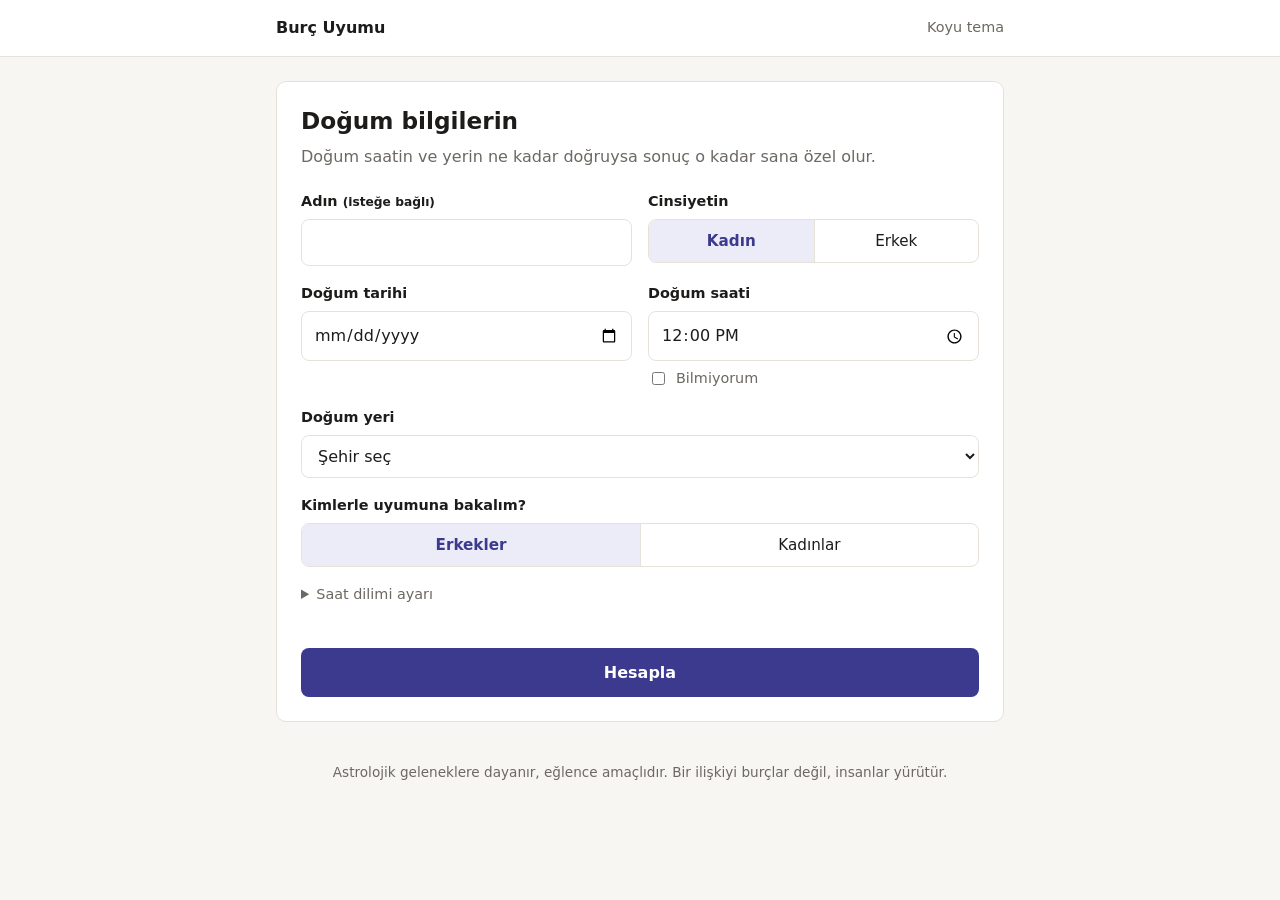
==== commit 3d7cbe3b: "BURÇLAR: kullanılabilirlik testindeki hataları düzelt - Koordinat girişinde geçersiz UTC farkı artık" ====
--- a/BURÇLAR/index.html
+++ b/BURÇLAR/index.html
@@ -60,6 +60,7 @@
               <label class="field"><span>Boylam</span><input type="number" id="customLon" step="0.01" min="-180" max="180" placeholder="28.98"></label>
               <label class="field"><span>UTC farkı</span><input type="number" id="customTz" step="0.5" min="-12" max="14" placeholder="3"></label>
             </div>
+            <small class="muted">UTC farkına doğduğun tarihte yaz saati uygulanıyorsa onu da ekle. Örneğin yazın Berlin için 2, kışın 1.</small>
           </div>
 
           <div class="field full">
--- a/BURÇLAR/css/style.css
+++ b/BURÇLAR/css/style.css
@@ -6,7 +6,6 @@
   --line: #e6e2da;
   --accent: #3b3a8f;
   --accent-soft: #ecebf8;
-  --good: #2f6b4f;
   --warn: #9a4a2c;
   --radius: 10px;
   color-scheme: light;
@@ -21,7 +20,6 @@
     --line: #2d2c2a;
     --accent: #a9a6ff;
     --accent-soft: #23223a;
-    --good: #7cc4a0;
     --warn: #e39a7c;
     color-scheme: dark;
   }
@@ -34,7 +32,6 @@
   --line: #2d2c2a;
   --accent: #a9a6ff;
   --accent-soft: #23223a;
-  --good: #7cc4a0;
   --warn: #e39a7c;
   color-scheme: dark;
 }
@@ -128,21 +125,20 @@
 .list { border: 1px solid var(--line); border-radius: var(--radius); background: var(--surface); overflow: hidden; }
 .row { border-top: 1px solid var(--line); }
 .row:first-child { border-top: 0; }
-.row > summary {
-  list-style: none; cursor: pointer; display: grid; grid-template-columns: 24px 28px 1fr auto; gap: 12px; align-items: center; padding: 14px 16px;
-}
+.row > summary, .row-line {
+  display: grid; grid-template-columns: 28px 1fr auto; gap: 12px; align-items: center; padding: 14px 16px;
+}
+.row > summary { list-style: none; cursor: pointer; }
+.row-line { border-top: 1px solid var(--line); }
+.row-line:first-child { border-top: 0; }
 .row > summary::-webkit-details-marker { display: none; }
 .row > summary:hover { background: var(--accent-soft); }
-.row-no { color: var(--muted); font-size: .9rem; text-align: right; }
 .row-glyph { font-size: 1.3rem; color: var(--accent); text-align: center; }
 .row-title { font-weight: 600; }
 .row-sub { display: block; font-size: .85rem; color: var(--muted); }
-.row-score { text-align: right; white-space: nowrap; }
-.row-score b { font-size: 1.1rem; }
-.row-score span { display: block; font-size: .8rem; color: var(--muted); }
+.row-score { text-align: right; white-space: nowrap; font-size: .9rem; color: var(--muted); }
 .row[open] > summary { background: var(--accent-soft); }
 .row .detail { padding: 4px 16px 20px; }
-.row.simple > summary { grid-template-columns: 1fr auto; }
 
 /* Çubuklar */
 .meters { display: grid; grid-template-columns: repeat(2, minmax(0, 1fr)); gap: 10px 24px; margin: 12px 0; }
@@ -158,8 +154,8 @@
 .plain li:first-child { border-top: 0; }
 .pm li { padding-left: 20px; position: relative; }
 .pm li::before { position: absolute; left: 0; font-weight: 700; }
-.pm .plus::before { content: "+"; color: var(--good); }
-.pm .minus::before { content: "–"; color: var(--warn); }
+.pm .plus::before { content: "+"; color: var(--muted); }
+.pm .minus::before { content: "–"; color: var(--muted); }
 .two { display: grid; grid-template-columns: 1fr 1fr; gap: 24px; }
 .tags { color: var(--muted); font-size: .9rem; }
 
@@ -171,10 +167,24 @@
 .table td small { display: block; color: var(--muted); }
 
 .share { display: flex; gap: 8px; flex-wrap: wrap; align-items: center; margin-top: 20px; }
-.share-msg { font-size: .9rem; color: var(--good); }
+.share-msg { font-size: .9rem; color: var(--muted); }
 
 .big-score { font-size: 2.2rem; font-weight: 700; color: var(--accent); line-height: 1; }
 .pair-head { display: flex; align-items: center; justify-content: space-between; gap: 16px; margin-bottom: 12px; }
+.pair-score { text-align: right; }
+
+.small-note { color: var(--muted); font-size: .88rem; margin-top: 12px; }
+.day-words { margin-top: 16px; }
+.tags { margin-top: 16px; }
+.plain li .row-sub { display: inline; margin-left: 8px; }
+.empty { color: var(--muted); padding: 16px; margin: 0; }
+
+/* Katlanır alanlar */
+.more { margin-top: 20px; border-top: 1px solid var(--line); padding-top: 12px; }
+.more > summary { cursor: pointer; font-weight: 600; padding: 4px 0; }
+.more[open] > summary { margin-bottom: 12px; }
+.celeb-search { margin-bottom: 12px; }
+#celebMore { margin-top: 12px; }
 
 .footnote { color: var(--muted); font-size: .85rem; text-align: center; margin: 40px 0; }
 
@@ -182,13 +192,13 @@
   .panel { padding: 18px; }
   .grid, .two, .meters { grid-template-columns: 1fr; }
   .grid.three { grid-template-columns: 1fr 1fr; }
-  .row > summary { grid-template-columns: 20px 24px 1fr auto; gap: 10px; padding: 12px; }
+  .row > summary, .row-line { grid-template-columns: 24px 1fr auto; gap: 10px; padding: 12px; }
   .row .detail { padding: 4px 12px 16px; }
   .table { font-size: .88rem; }
 }
 
 @media print {
-  .topbar, #formCard, .tabs, .share, .inline-seg, .filters { display: none !important; }
+  .topbar, #formCard, .tabs, .share, .inline-seg, .celeb-search, #celebMore { display: none !important; }
   .tab-panel { display: block !important; }
   body { background: #fff; }
 }
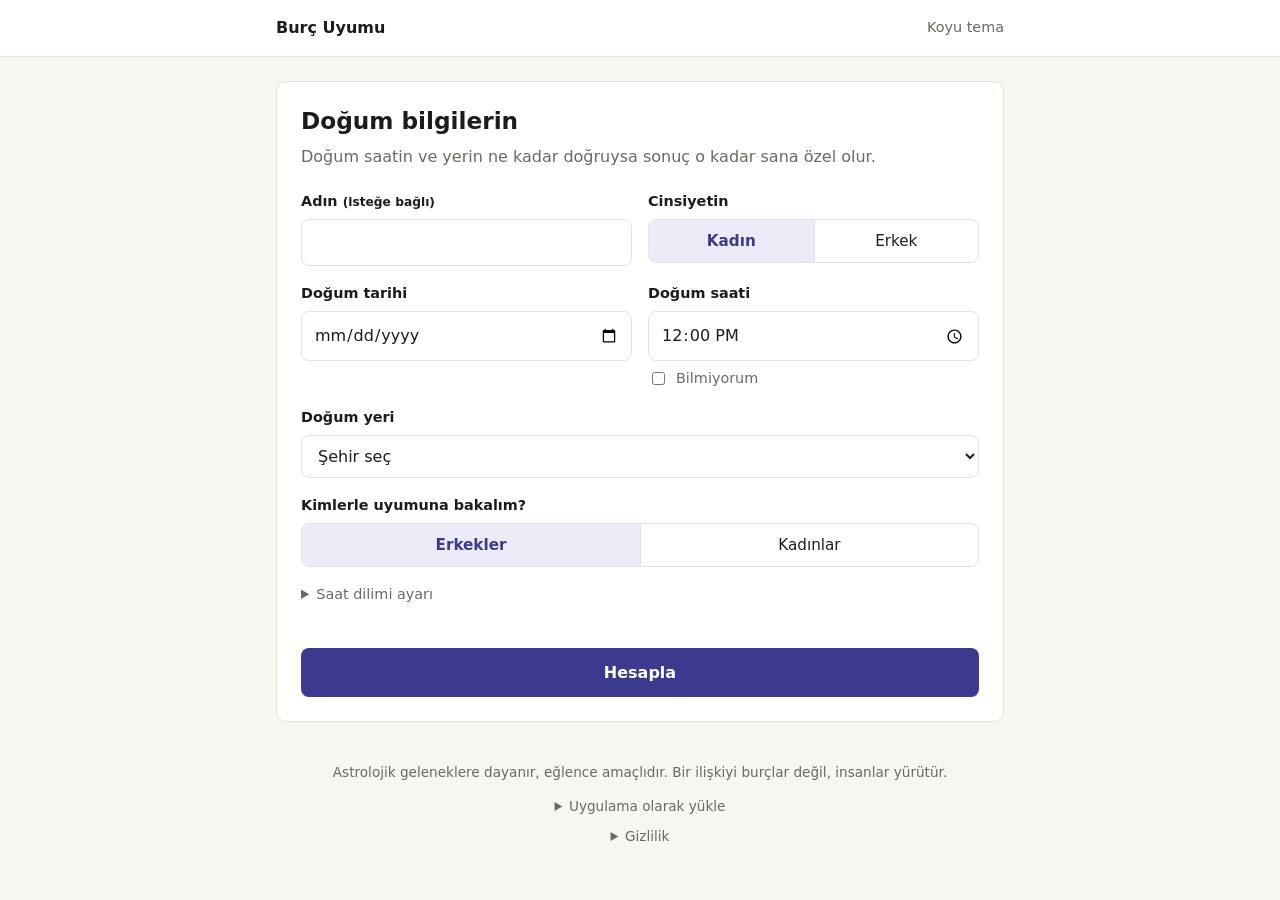
==== commit 3a0334ee: "BURÇLAR: geçiş animasyonları, alt sekme çubuğu ve doğru saat dilimi geçmişi - UTC farkı artık tarayı" ====
--- a/BURÇLAR/index.html
+++ b/BURÇLAR/index.html
@@ -5,7 +5,23 @@
   <meta name="viewport" content="width=device-width, initial-scale=1.0">
   <title>Burç Uyumu</title>
   <meta name="description" content="Doğum bilgilerine göre sana en uygun burçları sıralar ve aranızdaki uyumu açıklar.">
+  <meta property="og:type" content="website">
+  <meta property="og:locale" content="tr_TR">
+  <meta property="og:site_name" content="Burç Uyumu">
+  <meta property="og:title" content="Benimle burç uyumuna bak">
+  <meta property="og:description" content="Doğum bilgilerini gir, ikimizin uyumunu hemen gör.">
+  <meta property="og:image" content="https://yusufaydede142.github.io/yusufaydede142/BUR%C3%87LAR/icons/og.png">
+  <meta property="og:image:width" content="1200">
+  <meta property="og:image:height" content="630">
+  <meta property="og:url" content="https://yusufaydede142.github.io/yusufaydede142/BUR%C3%87LAR/">
+  <meta name="twitter:card" content="summary_large_image">
   <link rel="stylesheet" href="css/style.css">
+  <link rel="manifest" href="manifest.webmanifest">
+  <link rel="icon" href="icons/icon.svg" type="image/svg+xml">
+  <link rel="apple-touch-icon" href="icons/icon-192.png">
+  <meta name="theme-color" content="#3b3a8f">
+  <meta name="apple-mobile-web-app-capable" content="yes">
+  <meta name="apple-mobile-web-app-title" content="Burç Uyumu">
   <script>
     try { var t = localStorage.getItem('burc-uyum-tema'); if (t) document.documentElement.setAttribute('data-theme', t); } catch (e) {}
   </script>
@@ -14,12 +30,16 @@
   <header class="topbar">
     <div class="wrap topbar-inner">
       <a class="brand" href="./">Burç Uyumu</a>
-      <button class="link-btn" type="button" id="themeToggle">Koyu tema</button>
+      <div class="top-actions">
+        <button class="link-btn hidden" type="button" id="installBtn">Yükle</button>
+        <button class="link-btn" type="button" id="themeToggle">Koyu tema</button>
+      </div>
     </div>
   </header>
 
   <main class="wrap">
     <section class="panel" id="formCard">
+      <p class="note hidden" id="inviteNote"></p>
       <h1>Doğum bilgilerin</h1>
       <p class="muted">Doğum saatin ve yerin ne kadar doğruysa sonuç o kadar sana özel olur.</p>
 
@@ -87,8 +107,21 @@
 
     <section id="results" class="hidden" aria-live="polite"></section>
 
-    <p class="footnote">Astrolojik geleneklere dayanır, eğlence amaçlıdır. Bir ilişkiyi burçlar değil, insanlar yürütür.</p>
+    <footer class="footnote">
+      <p>Astrolojik geleneklere dayanır, eğlence amaçlıdır. Bir ilişkiyi burçlar değil, insanlar yürütür.</p>
+      <details class="foot-more">
+        <summary>Uygulama olarak yükle</summary>
+        <p>Android'de Chrome menüsünden “Ana ekrana ekle”yi, iPhone'da Safari'de Paylaş düğmesinden “Ana Ekrana Ekle”yi seç. Bir kez açtıktan sonra internetsiz de çalışır.</p>
+      </details>
+      <details class="foot-more">
+        <summary>Gizlilik</summary>
+        <p>Girdiğin bilgiler hiçbir sunucuya gönderilmez; sadece bu cihazda saklanır.</p>
+        <button class="btn quiet" type="button" id="wipeBtn">Bu cihazdaki bilgilerimi sil</button>
+      </details>
+    </footer>
   </main>
+
+  <div class="toast" id="toast" role="status" aria-live="polite"></div>
 
   <script src="js/data.js"></script>
   <script src="js/cities.js"></script>
@@ -97,5 +130,10 @@
   <script src="js/horoscope.js"></script>
   <script src="js/celebs.js"></script>
   <script src="js/app.js"></script>
+  <script>
+    if ('serviceWorker' in navigator && location.protocol === 'https:') {
+      navigator.serviceWorker.register('sw.js').catch(function () {});
+    }
+  </script>
 </body>
 </html>
--- a/BURÇLAR/css/style.css
+++ b/BURÇLAR/css/style.css
@@ -167,7 +167,6 @@
 .table td small { display: block; color: var(--muted); }
 
 .share { display: flex; gap: 8px; flex-wrap: wrap; align-items: center; margin-top: 20px; }
-.share-msg { font-size: .9rem; color: var(--muted); }
 
 .big-score { font-size: 2.2rem; font-weight: 700; color: var(--accent); line-height: 1; }
 .pair-head { display: flex; align-items: center; justify-content: space-between; gap: 16px; margin-bottom: 12px; }
@@ -202,3 +201,113 @@
   .tab-panel { display: block !important; }
   body { background: #fff; }
 }
+
+/* Doğum haritası çizimi */
+.wheel { margin: 8px auto 16px; max-width: 360px; }
+.wheel svg { width: 100%; height: auto; display: block; color: var(--text); }
+.w-line { fill: none; stroke: var(--line); stroke-width: 1; }
+.w-sign { fill: var(--muted); font-size: 15px; text-anchor: middle; dominant-baseline: central; }
+.w-planet { fill: var(--accent); font-size: 18px; text-anchor: middle; dominant-baseline: central; }
+.w-tick { stroke: var(--accent); stroke-width: 1.5; }
+.w-axis { stroke: var(--text); stroke-width: 1.2; }
+.w-label { fill: var(--text); font-size: 11px; font-weight: 600; }
+.w-asp { stroke: var(--accent); stroke-width: 1; opacity: .55; }
+.w-asp.hard { stroke: var(--muted); stroke-dasharray: 4 3; }
+.wheel figcaption { text-align: center; }
+
+/* Davet ve çevre */
+.invite .share { margin-top: 4px; }
+.invite .btn { padding: 9px 14px; font-size: .92rem; }
+h3.or { margin-top: 28px; padding-top: 20px; border-top: 1px solid var(--line); }
+button.row-btn { width: 100%; background: none; border: 0; border-top: 1px solid var(--line); font: inherit; color: inherit; text-align: left; cursor: pointer; }
+button.row-btn:first-child { border-top: 0; }
+button.row-btn:hover { background: var(--accent-soft); }
+.circle-toggle { display: block; margin-left: auto; color: var(--accent); }
+.streak { margin: 0 0 8px; }
+#inviteNote:not(.hidden) { margin: 0 0 16px; color: var(--text); }
+
+.table th, .table td { overflow-wrap: anywhere; }
+.more .table { table-layout: fixed; }
+.table thead th { white-space: normal; }
+
+/* ---------- Üst çubuk ---------- */
+.top-actions { display: flex; gap: 16px; }
+.topbar { position: sticky; top: 0; z-index: 20; }
+
+/* ---------- Bugün kısayolu ---------- */
+.today {
+  display: flex; align-items: center; gap: 10px; width: 100%; margin: 12px 0 12px; padding: 12px 14px;
+  background: var(--accent-soft); border: 0; border-radius: var(--radius); color: var(--text); font: inherit; text-align: left; cursor: pointer;
+}
+.today-label { font-size: .8rem; font-weight: 700; color: var(--accent); text-transform: uppercase; letter-spacing: .04em; }
+.today-go { margin-left: auto; color: var(--accent); font-size: 1.3rem; line-height: 1; transition: transform .2s; }
+.today:hover .today-go { transform: translateX(3px); }
+
+/* ---------- Sekme simgeleri (yalnız telefonda görünür) ---------- */
+.tab-ico { display: none; }
+
+/* ---------- Bildirim ---------- */
+.toast {
+  position: fixed; left: 50%; bottom: 24px; z-index: 50; max-width: calc(100% - 32px);
+  transform: translate(-50%, 20px); opacity: 0; pointer-events: none;
+  background: var(--text); color: var(--bg); padding: 10px 16px; border-radius: 8px; font-size: .92rem;
+  transition: opacity .2s, transform .25s;
+}
+.toast.show { opacity: 1; transform: translate(-50%, 0); }
+
+/* ---------- Alt bilgi ---------- */
+.footnote p { margin: 0 0 12px; }
+.foot-more { margin: 8px auto 0; max-width: 520px; text-align: left; }
+.foot-more summary { cursor: pointer; text-align: center; }
+.foot-more[open] summary { margin-bottom: 8px; }
+.foot-more .btn { display: block; margin: 0 auto; }
+
+/* ---------- Geçişler ve animasyonlar ---------- */
+body, .panel, .topbar, .list, input, select, .segmented span { transition: background-color .25s, color .25s, border-color .25s; }
+.btn, .tab, .row > summary, button.row-btn { transition: background-color .15s, color .15s, opacity .15s, transform .1s; }
+.btn:active, .today:active, button.row-btn:active { transform: scale(.98); }
+
+@keyframes fadeUp { from { opacity: 0; transform: translateY(10px); } to { opacity: 1; transform: none; } }
+@keyframes fadeIn { from { opacity: 0; } to { opacity: 1; } }
+@keyframes slideFromRight { from { opacity: 0; transform: translateX(24px); } to { opacity: 1; transform: none; } }
+@keyframes slideFromLeft { from { opacity: 0; transform: translateX(-24px); } to { opacity: 1; transform: none; } }
+@keyframes pop { from { opacity: 0; transform: scale(.97); } to { opacity: 1; transform: none; } }
+@keyframes draw { from { stroke-dashoffset: var(--len, 1000); } to { stroke-dashoffset: 0; } }
+
+#results.reveal .summary { animation: fadeUp .4s ease-out both; }
+#results.reveal .tabs { animation: fadeIn .4s .1s ease-out both; }
+#formCard:not(.hidden) { animation: fadeUp .35s ease-out both; }
+.tab-panel.enter-right { animation: slideFromRight .28s ease-out both; }
+.tab-panel.enter-left { animation: slideFromLeft .28s ease-out both; }
+.stagger > * { animation: fadeUp .35s ease-out both; animation-delay: calc(var(--i, 0) * 35ms); }
+.row[open] > .detail, .more[open] > :not(summary), .foot-more[open] > :not(summary) { animation: fadeUp .25s ease-out both; }
+.row > summary .row-glyph { transition: transform .2s; }
+.row[open] > summary .row-glyph { transform: scale(1.15); }
+#horoContent.fade, #synResult .pop { animation: pop .3s ease-out both; }
+.wheel .draw circle, .wheel .draw line { stroke-dasharray: 1000; animation: draw 1.2s ease-out both; }
+.wheel .draw text { animation: fadeIn .6s .5s ease-out both; }
+.track > i { transform-origin: left; animation: grow .6s ease-out both; }
+@keyframes grow { from { transform: scaleX(0); } to { transform: none; } }
+
+/* ---------- Telefonda alt sekme çubuğu ---------- */
+@media (max-width: 640px) {
+  .tabs {
+    position: fixed; left: 0; right: 0; bottom: 0; z-index: 30; margin: 0; gap: 0;
+    background: var(--surface); border-top: 1px solid var(--line); border-bottom: 0;
+    padding: 4px 4px calc(4px + env(safe-area-inset-bottom)); overflow: visible;
+  }
+  .tab {
+    flex: 1; display: flex; flex-direction: column; align-items: center; gap: 2px;
+    border-bottom: 0; margin: 0; padding: 6px 2px; font-size: .72rem;
+  }
+  .tab-ico { display: block; line-height: 0; }
+  .tab[aria-selected="true"] { color: var(--accent); }
+  .tab[aria-selected="true"] .tab-ico { animation: pop .25s ease-out; }
+  body:has(#results:not(.hidden)) { padding-bottom: 76px; }
+  .toast { bottom: 88px; }
+  .topbar { position: static; }
+}
+
+@media (prefers-reduced-motion: reduce) {
+  *, *::before, *::after { animation: none !important; transition: none !important; }
+}
